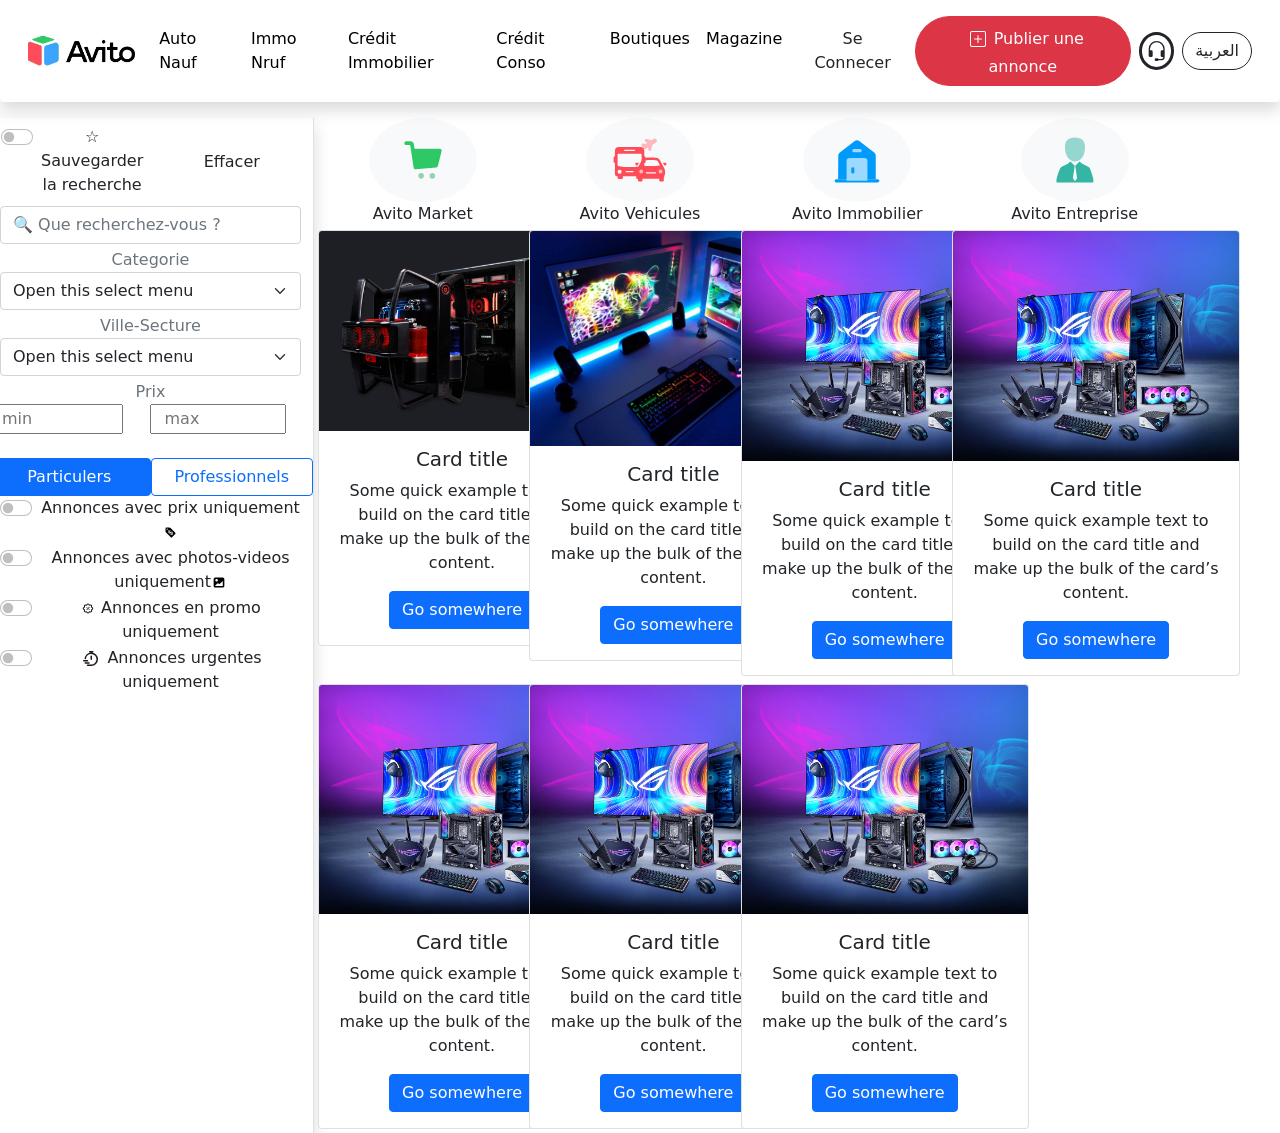
==== index.html @ a769a0c1 "Merge branch 'haytham' of https://github.com/haytham17/bootsrap" ====
<!DOCTYPE html>
<html lang="en">

<head>
    <meta charset="UTF-8">
    <meta name="viewport" content="width=device-width, initial-scale=1.0">
    <title>Home page</title>
    <link rel="stylesheet" href="css/bootstrap.min.css">
    <style>
        .link-black {
            color: black;
        }
    </style>
</head>

<body>
    <nav class="navbar navbar-expand-xl shadow p-3 mb-3 rounded">
        <div class="container-fluid ">
            <a class="navbar-brand " href="#"><img src="images/avito.webp" alt="logo" style="height: 50px;">
            </a>
            <button class="navbar-toggler" type="button" data-bs-toggle="collapse" data-bs-target="#navbarScroll"
                aria-controls="navbarScroll" aria-expanded="false" aria-label="Toggle navigation">
                <span class="navbar-toggler-icon">
                    <svg xmlns="http://www.w3.org/2000/svg" width="100%" height="100%" fill="currentColor"
                        class="bi bi-list" viewBox="0 0 16 16">
                        <path fill-rule="evenodd"
                            d="M2.5 12a.5.5 0 0 1 .5-.5h10a.5.5 0 0 1 0 1H3a.5.5 0 0 1-.5-.5m0-4a.5.5 0 0 1 .5-.5h10a.5.5 0 0 1 0 1H3a.5.5 0 0 1-.5-.5m0-4a.5.5 0 0 1 .5-.5h10a.5.5 0 0 1 0 1H3a.5.5 0 0 1-.5-.5" />
                    </svg></span>
            </button>
            <div class="collapse navbar-collapse" id="navbarScroll">
                <ul class="navbar-nav me-auto my-2 my-lg-0 navbar-nav-scroll" style="--bs-scroll-height: 100px;">
                    <li class="nav-item">
                        <a class="nav-link link-black" href="#">Auto Nauf</a>
                    </li>
                    <li class="nav-item ">
                        <a class="nav-link link-black" href="#">Immo Nruf</a>
                    </li>
                    <li class="nav-item">
                        <a class="nav-link link-black" href="#">Crédit Immobilier </a>
                    </li>
                    <li class="nav-item">
                        <a class="nav-link link-black" href="#">Crédit Conso</a>
                    </li>
                    <li class="nav-item">
                        <a class="nav-link link-black " href="#">Boutiques</a>
                    </li>
                    <li class="nav-item">
                        <a class="nav-link link-black" href="#">Magazine</a>
                    </li>
                </ul>
                <button type="button" class="btn">Se Connecer</button>
                <button type="button" class="btn btn-danger rounded-pill">
                    <svg xmlns="http://www.w3.org/2000/svg" width="16" height="16" fill="currentColor"
                        class="bi bi-plus-square m-2" viewBox="0 0 16 16">
                        <path
                            d="M14 1a1 1 0 0 1 1 1v12a1 1 0 0 1-1 1H2a1 1 0 0 1-1-1V2a1 1 0 0 1 1-1zM2 0a2 2 0 0 0-2 2v12a2 2 0 0 0 2 2h12a2 2 0 0 0 2-2V2a2 2 0 0 0-2-2z" />
                        <path
                            d="M8 4a.5.5 0 0 1 .5.5v3h3a.5.5 0 0 1 0 1h-3v3a.5.5 0 0 1-1 0v-3h-3a.5.5 0 0 1 0-1h3v-3A.5.5 0 0 1 8 4" />
                    </svg>Publier une annonce</button>
                <div class="rounded-circle p-1 m-2" style="border:solid ; width: 36px;">
                    <svg xmlns="http://www.w3.org/2000/svg" fill="currentColor" class="bi bi-headset"
                        viewBox="0 0 16 16">
                        <path
                            d="M8 1a5 5 0 0 0-5 5v1h1a1 1 0 0 1 1 1v3a1 1 0 0 1-1 1H3a1 1 0 0 1-1-1V6a6 6 0 1 1 12 0v6a2.5 2.5 0 0 1-2.5 2.5H9.366a1 1 0 0 1-.866.5h-1a1 1 0 1 1 0-2h1a1 1 0 0 1 .866.5H11.5A1.5 1.5 0 0 0 13 12h-1a1 1 0 0 1-1-1V8a1 1 0 0 1 1-1h1V6a5 5 0 0 0-5-5" />
                    </svg>
                </div>
                <div>
                    <button type="button" class="btn btn-outline-dark rounded-pill">العربية</button>
                </div>
            </div>
        </div>
    </nav>
    <div class="text-center">
        <div class="row">
            <div class="col-sm-12 col-lg-3 border-end shadow">
                <form>
                    <div class="row">
                        <button for="checkNativeSwitch" type="button" class="btn col-6">
                            <div class="form-check form-switch">
                                <input class="form-check-input" type="checkbox" value="" id="checkNativeSwitch" switch>
                                <label class="form-check-label" for="checkNativeSwitch">
                                    ☆ Sauvegarder la recherche
                                </label>
                            </div>
                        </button>
                        <button type="reset" class="btn col-6">Effacer</button>
                    </div>
                    <input class="form-control" list="datalistOptions" id="exampleDataList"
                        placeholder="🔍︎ Que recherchez-vous ?">
                    <datalist id="datalistOptions">
                        <option value="Vehicules">
                        <option value="Immobilier">
                        <option value="Entreprise">
                        <option value="Electronic">
                        <option value="Sale">
                    </datalist>
                    <div>
                        <label for="select1" class="form-text fs-6">Categorie</label>
                        <select class="form-select" aria-label="Default select example" id="select1">
                            <option selected>Open this select menu</option>
                            <option value="1">One</option>
                            <option value="2">Two</option>
                            <option value="3">Three</option>
                        </select>
                    </div>
                    <div>
                        <label for="select2" class="form-text fs-6">Ville-Secture</label>
                        <select class="form-select" aria-label="Default select example" id="select2">
                            <option selected>Open this select menu</option>
                            <option value="1">One</option>
                            <option value="2">Two</option>
                            <option value="3">Three</option>
                        </select>
                    </div>
                    <label for="Price" class="form-text fs-6">Prix</label><br>
                    <div class="row">
                        <input type="number" name="Prix" id="Price" min="0" placeholder="min" class="col-5">
                        <div class="col-1"></div>
                        <input type="number" name="Prix" id="Price" max="100000000" placeholder="max" class=" col-5">
                    </div>
                    <br>
                    <div class="row">
                        <input type="radio" class="btn-check col-sm-11 col-lg-6" name="options-outlined"
                            id="success-outlined" autocomplete="off" checked>
                        <label class="btn btn-outline-primary col-sm-11 col-lg-6"
                            for="success-outlined">Particulers</label>
                        <input type="radio" class="btn-check col-sm-11 col-lg-6" name="options-outlined"
                            id="danger-outlined" autocomplete="off">
                        <label class="btn btn-outline-primary col-sm-11 col-lg-6"
                            for="danger-outlined">Professionnels</label>
                    </div>
                    <div class="form-check form-switch">
                        <input class="form-check-input" type="checkbox" value="" id="Annonces-avec-prix-uniquement"
                            switch>
                        <label class="form-check-label" for="Annonces-avec-prix-uniquement">
                            Annonces avec prix uniquement <img src="images/adparam_price.svg" style="width: 6%;"
                                alt="tage">
                        </label>
                    </div>
                    <div class="form-check form-switch">
                        <input class="form-check-input" type="checkbox" value=""
                            id="Annonces avec photos-videos uniquement" switch>
                        <label class="form-check-label" for="Annonces avec photos-videos uniquement">
                            Annonces avec photos-videos uniquement<img src="images/adparam_image.svg" style="width: 6%;"
                                alt="tage">
                        </label>
                    </div>
                    <div class="form-check form-switch">
                        <input class="form-check-input" type="checkbox" value="" id="Annonces en promo uniquement"
                            switch>
                        <label class="form-check-label" for="Annonces en promo uniquement"><img
                                src="images/adparam_discount.svg" style="width: 6%;" alt="tage">
                            Annonces en promo uniquement
                        </label>
                    </div>
                    <div class="form-check form-switch">
                        <input class="form-check-input" type="checkbox" value="" id="Annonces urgentes uniquement"
                            switch>
                        <label class="form-check-label" for="Annonces urgentes uniquement">
                            <img src="images/adparam_urgent.svg" alt="">
                            Annonces urgentes uniquement
                        </label>
                    </div>
                </form>
            </div>
            <div class="col-sm-12 col-lg-8">
                <div class="row">
                    <div class="col-3 rounded">
                        <div class=" btn btn-light
                        rounded-circle">
                            <button type=" button" class="btn btn-light rounded-circle">
                                <img src="images/market.svg" alt="market">
                        </div>
                        <br><span>Avito Market</span>
                        </button>
                    </div>
                    <div class="col-3">
                        <div class="btn btn-light rounded-circle"><button type="button"
                                class="btn btn-light rounded-circle"><img src="images/vehicules.svg" alt="vehicules">
                        </div>
                        <br>Avito Vehicules</span>
                        </button>
                    </div>
                    <div class="rounded-circle col-3">
                        <div class="btn btn-light rounded-circle"><button type="button"
                                class="btn btn-light rounded-circle"><img src="images/Immobilier.svg" alt="Immobilier">
                        </div><br><span>Avito Immobilier</span>
                        </button>
                    </div>
                    <div class="rounded-circle col-3">
                        <div class="btn btn-light rounded-circle"><button type="button"
                                class="btn btn-light rounded-circle"><img src="images/Entreprise.svg" alt="Entreprise">
                        </div><br><span>Avito Entreprise</span>
                        </button>
                    </div>
                    <div class="row">
                        <div class="col-xs-12 col-sm-5 col-lg-3  p-1 ">
                            <div class="card" style="width: 18rem;">
                                <img src="images/gaming-desktops-2025.jpg" class="card-img-top" alt="...">
                                <div class="card-body">
                                    <h5 class="card-title">Card title</h5>
                                    <p class="card-text">Some quick example text to build on the card title and make up
                                        the bulk
                                        of
                                        the
                                        card’s content.</p>
                                    <a href="#" class="btn btn-primary">Go somewhere</a>
                                </div>
                            </div>
                        </div>
                        <div class="col-xs-12 col-sm-5 col-lg-3  p-1">
                            <div class="card" style="width: 18rem;">
                                <img src="images/PC-gaming-scaled.jpg" class="card-img-top" alt="...">
                                <div class="card-body">
                                    <h5 class="card-title">Card title</h5>
                                    <p class="card-text">Some quick example text to build on the card title and make up
                                        the bulk
                                        of
                                        the
                                        card’s content.</p>
                                    <a href="#" class="btn btn-primary">Go somewhere</a>
                                </div>
                            </div>
                        </div>
                        <div class="col-xs-12 col-sm-5 col-lg-3  p-1">
                            <div class="card" style="width: 18rem;">
                                <img src="images/gaming-pc-powered-by-asus-header.jpg" class="card-img-top" alt="...">
                                <div class="card-body">
                                    <h5 class="card-title">Card title</h5>
                                    <p class="card-text">Some quick example text to build on the card title and make up
                                        the bulk
                                        of
                                        the
                                        card’s content.</p>
                                    <a href="#" class="btn btn-primary">Go somewhere</a>
                                </div>
                            </div>
                        </div>
                        <div class="col-xs-12 col-sm-5 col-lg-3  p-1">
                            <div class="card" style="width: 18rem;">
                                <img src="images/gaming-pc-powered-by-asus-header.jpg" class="card-img-top" alt="...">
                                <div class="card-body">
                                    <h5 class="card-title">Card title</h5>
                                    <p class="card-text">Some quick example text to build on the card title and make up
                                        the bulk
                                        of
                                        the
                                        card’s content.</p>
                                    <a href="#" class="btn btn-primary">Go somewhere</a>
                                </div>
                            </div>
                        </div>
                        <div class="col-xs-12 col-sm-5 col-lg-3  p-1">
                            <div class="card" style="width: 18rem;">
                                <img src="images/gaming-pc-powered-by-asus-header.jpg" class="card-img-top" alt="...">
                                <div class="card-body">
                                    <h5 class="card-title">Card title</h5>
                                    <p class="card-text">Some quick example text to build on the card title and make up
                                        the bulk
                                        of
                                        the
                                        card’s content.</p>
                                    <a href="#" class="btn btn-primary">Go somewhere</a>
                                </div>
                            </div>
                        </div>
                        <div class="col-xs-12 col-sm-5 col-lg-3  p-1">
                            <div class="card" style="width: 18rem;">
                                <img src="images/gaming-pc-powered-by-asus-header.jpg" class="card-img-top" alt="...">
                                <div class="card-body">
                                    <h5 class="card-title">Card title</h5>
                                    <p class="card-text">Some quick example text to build on the card title and make up
                                        the bulk
                                        of
                                        the
                                        card’s content.</p>
                                    <a href="#" class="btn btn-primary">Go somewhere</a>
                                </div>
                            </div>
                        </div>
                        <div class="col-xs-12 col-sm-5 col-lg-3  p-1">
                            <div class="card" style="width: 18rem;">
                                <img src="images/gaming-pc-powered-by-asus-header.jpg" class="card-img-top" alt="...">
                                <div class="card-body">
                                    <h5 class="card-title">Card title</h5>
                                    <p class="card-text">Some quick example text to build on the card title and make up
                                        the bulk
                                        of
                                        the
                                        card’s content.</p>
                                    <a href="#" class="btn btn-primary">Go somewhere</a>
                                </div>
                            </div>
                        </div>
                    </div>
                </div>
            </div>
        </div>
    </div>


    <script src="js/bootstrap.min.js"></script>
</body>

</html>
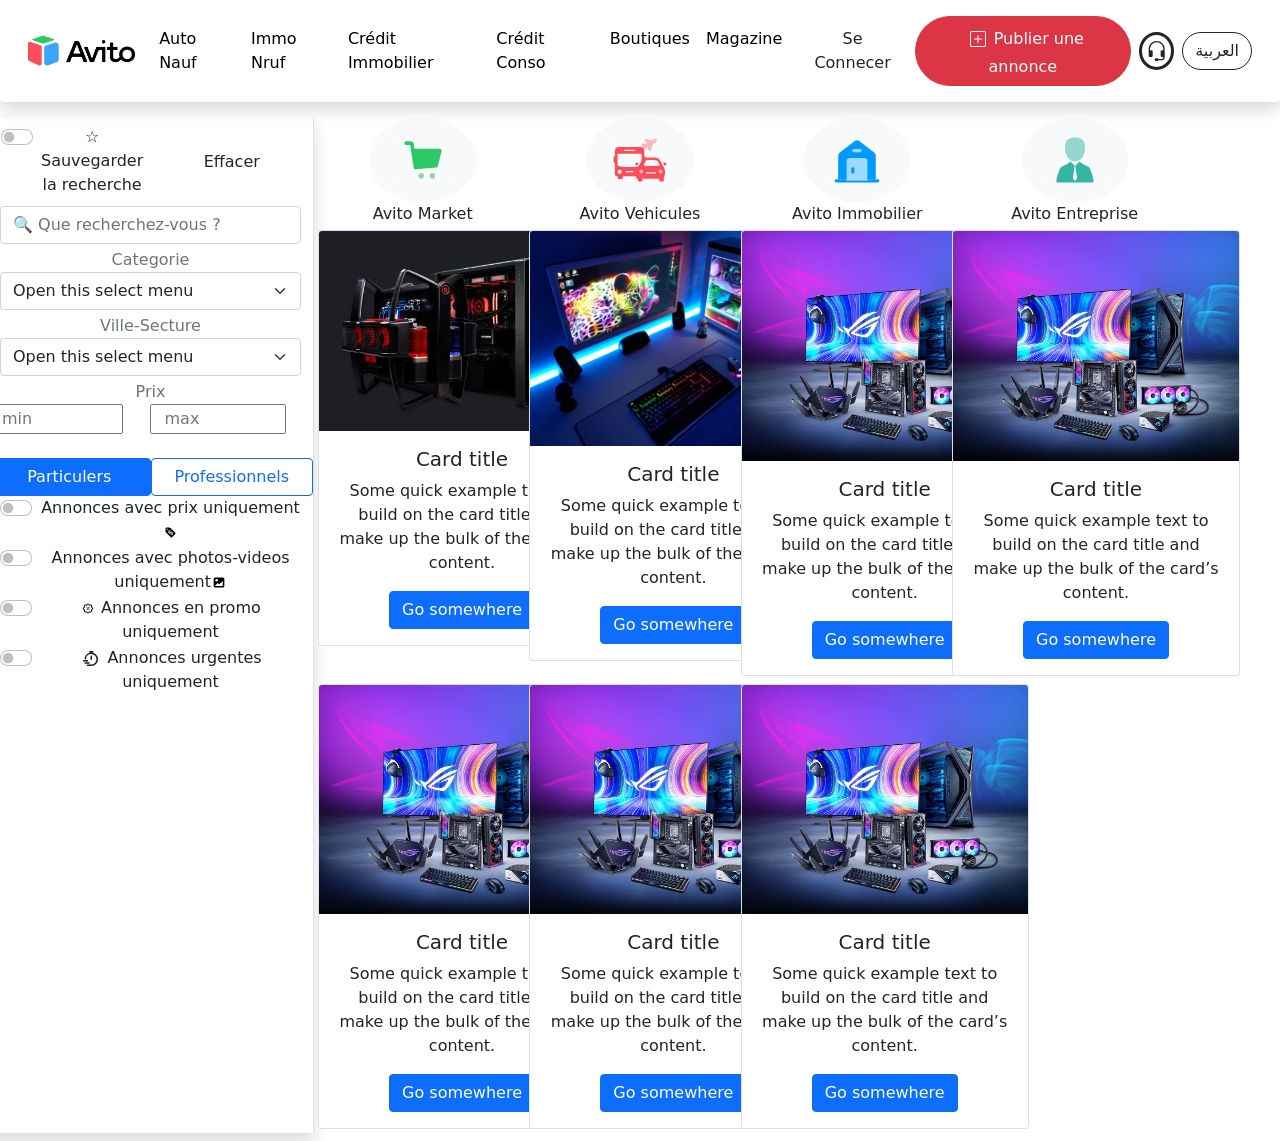
==== commit a412e26a: "d" ====
--- a/index.html
+++ b/index.html
@@ -299,6 +299,7 @@
     </div>
 
 
+    <h1></h1>
     <script src="js/bootstrap.min.js"></script>
 </body>
 
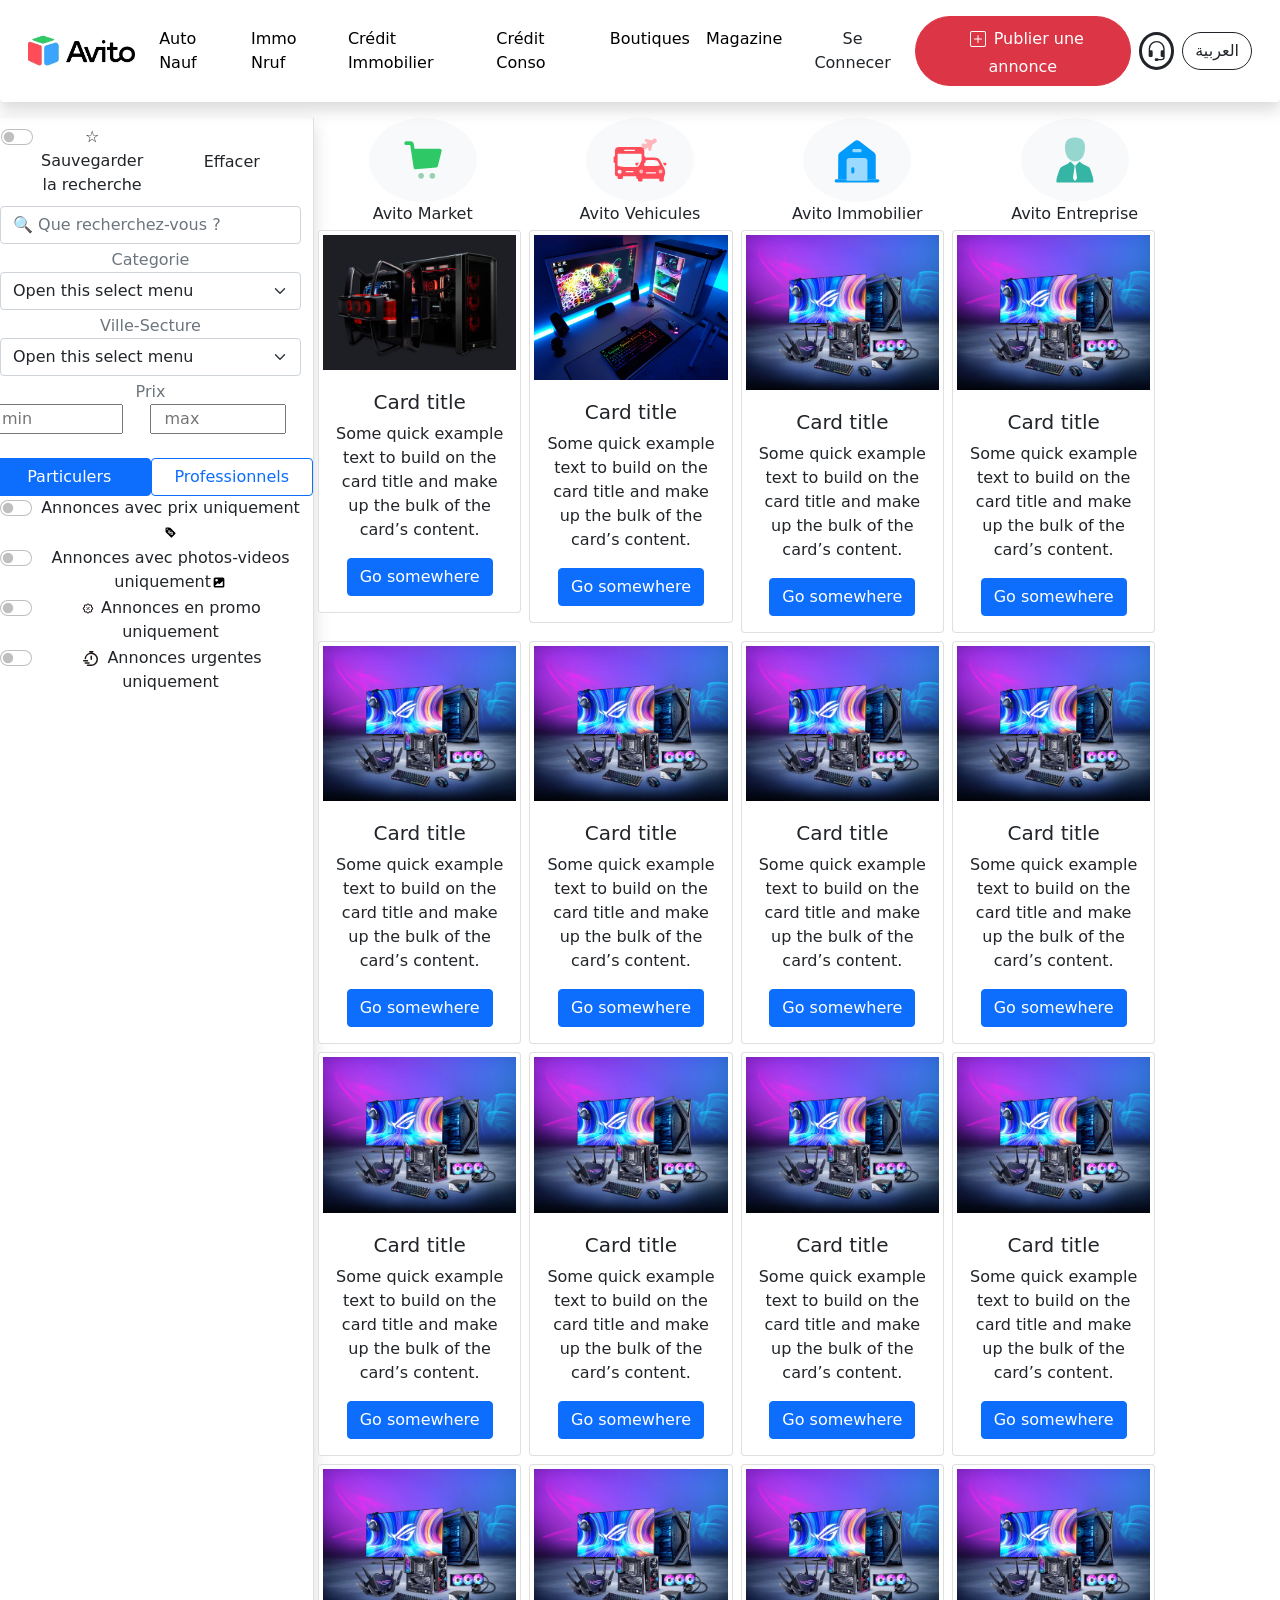
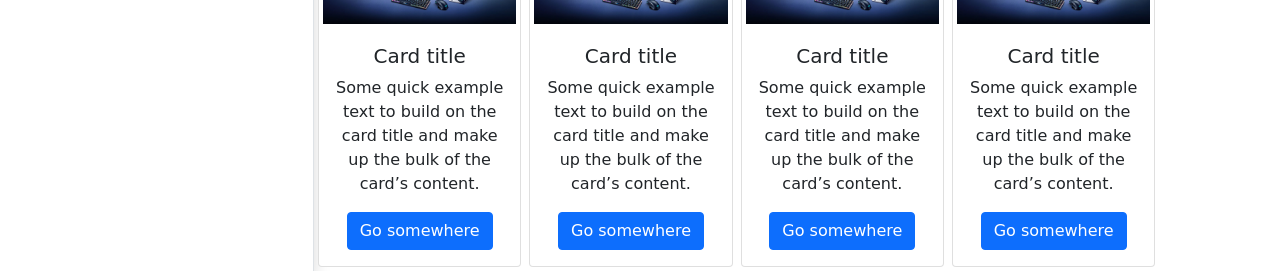
==== commit d43b8ba2: "update" ====
--- a/index.html
+++ b/index.html
@@ -194,93 +194,219 @@
                         </button>
                     </div>
                     <div class="row">
-                        <div class="col-xs-12 col-sm-5 col-lg-3  p-1 ">
-                            <div class="card" style="width: 18rem;">
-                                <img src="images/gaming-desktops-2025.jpg" class="card-img-top" alt="...">
-                                <div class="card-body">
-                                    <h5 class="card-title">Card title</h5>
-                                    <p class="card-text">Some quick example text to build on the card title and make up
-                                        the bulk
-                                        of
-                                        the
-                                        card’s content.</p>
-                                    <a href="#" class="btn btn-primary">Go somewhere</a>
-                                </div>
-                            </div>
-                        </div>
-                        <div class="col-xs-12 col-sm-5 col-lg-3  p-1">
-                            <div class="card" style="width: 18rem;">
-                                <img src="images/PC-gaming-scaled.jpg" class="card-img-top" alt="...">
-                                <div class="card-body">
-                                    <h5 class="card-title">Card title</h5>
-                                    <p class="card-text">Some quick example text to build on the card title and make up
-                                        the bulk
-                                        of
-                                        the
-                                        card’s content.</p>
-                                    <a href="#" class="btn btn-primary">Go somewhere</a>
-                                </div>
-                            </div>
-                        </div>
-                        <div class="col-xs-12 col-sm-5 col-lg-3  p-1">
-                            <div class="card" style="width: 18rem;">
-                                <img src="images/gaming-pc-powered-by-asus-header.jpg" class="card-img-top" alt="...">
-                                <div class="card-body">
-                                    <h5 class="card-title">Card title</h5>
-                                    <p class="card-text">Some quick example text to build on the card title and make up
-                                        the bulk
-                                        of
-                                        the
-                                        card’s content.</p>
-                                    <a href="#" class="btn btn-primary">Go somewhere</a>
-                                </div>
-                            </div>
-                        </div>
-                        <div class="col-xs-12 col-sm-5 col-lg-3  p-1">
-                            <div class="card" style="width: 18rem;">
-                                <img src="images/gaming-pc-powered-by-asus-header.jpg" class="card-img-top" alt="...">
-                                <div class="card-body">
-                                    <h5 class="card-title">Card title</h5>
-                                    <p class="card-text">Some quick example text to build on the card title and make up
-                                        the bulk
-                                        of
-                                        the
-                                        card’s content.</p>
-                                    <a href="#" class="btn btn-primary">Go somewhere</a>
-                                </div>
-                            </div>
-                        </div>
-                        <div class="col-xs-12 col-sm-5 col-lg-3  p-1">
-                            <div class="card" style="width: 18rem;">
-                                <img src="images/gaming-pc-powered-by-asus-header.jpg" class="card-img-top" alt="...">
-                                <div class="card-body">
-                                    <h5 class="card-title">Card title</h5>
-                                    <p class="card-text">Some quick example text to build on the card title and make up
-                                        the bulk
-                                        of
-                                        the
-                                        card’s content.</p>
-                                    <a href="#" class="btn btn-primary">Go somewhere</a>
-                                </div>
-                            </div>
-                        </div>
-                        <div class="col-xs-12 col-sm-5 col-lg-3  p-1">
-                            <div class="card" style="width: 18rem;">
-                                <img src="images/gaming-pc-powered-by-asus-header.jpg" class="card-img-top" alt="...">
-                                <div class="card-body">
-                                    <h5 class="card-title">Card title</h5>
-                                    <p class="card-text">Some quick example text to build on the card title and make up
-                                        the bulk
-                                        of
-                                        the
-                                        card’s content.</p>
-                                    <a href="#" class="btn btn-primary">Go somewhere</a>
-                                </div>
-                            </div>
-                        </div>
-                        <div class="col-xs-12 col-sm-5 col-lg-3  p-1">
-                            <div class="card" style="width: 18rem;">
-                                <img src="images/gaming-pc-powered-by-asus-header.jpg" class="card-img-top" alt="...">
+                        <div class="col-xs-12 col-sm-5 p-1 col-lg-4 col-xl-3 ">
+                            <div class="card" >
+                                <img src="images/gaming-desktops-2025.jpg" class="card-img-top col-xs-12 col-sm-5 p-1 col-lg-4 col-xl-3" alt="...">
+                                <div class="card-body">
+                                    <h5 class="card-title">Card title</h5>
+                                    <p class="card-text">Some quick example text to build on the card title and make up
+                                        the bulk
+                                        of
+                                        the
+                                        card’s content.</p>
+                                    <a href="#" class="btn btn-primary">Go somewhere</a>
+                                </div>
+                            </div>
+                        </div>
+                        <div class="col-xs-12 col-sm-5 p-1 col-lg-4 col-xl-3 ">
+                            <div class="card" >
+                                <img src="images/PC-gaming-scaled.jpg" class="card-img-top col-xs-12 col-sm-5 p-1 col-lg-4 col-xl-3" alt="...">
+                                <div class="card-body">
+                                    <h5 class="card-title">Card title</h5>
+                                    <p class="card-text">Some quick example text to build on the card title and make up
+                                        the bulk
+                                        of
+                                        the
+                                        card’s content.</p>
+                                    <a href="#" class="btn btn-primary">Go somewhere</a>
+                                </div>
+                            </div>
+                        </div>
+                        <div class="col-xs-12 col-sm-5 p-1 col-lg-4 col-xl-3 ">
+                            <div class="card">
+                                <img src="images/gaming-pc-powered-by-asus-header.jpg" class="card-img-top col-xs-12 col-sm-5 p-1 col-lg-4 col-xl-3" alt="...">
+                                <div class="card-body">
+                                    <h5 class="card-title">Card title</h5>
+                                    <p class="card-text">Some quick example text to build on the card title and make up
+                                        the bulk
+                                        of
+                                        the
+                                        card’s content.</p>
+                                    <a href="#" class="btn btn-primary">Go somewhere</a>
+                                </div>
+                            </div>
+                        </div>
+                        <div class="col-xs-12 col-sm-5 p-1 col-lg-4 col-xl-3 ">
+                            <div class="card">
+                                <img src="images/gaming-pc-powered-by-asus-header.jpg" class="card-img-top col-xs-12 col-sm-5 p-1 col-lg-4 col-xl-3" alt="...">
+                                <div class="card-body">
+                                    <h5 class="card-title">Card title</h5>
+                                    <p class="card-text">Some quick example text to build on the card title and make up
+                                        the bulk
+                                        of
+                                        the
+                                        card’s content.</p>
+                                    <a href="#" class="btn btn-primary">Go somewhere</a>
+                                </div>
+                            </div>
+                        </div>
+                        <div class="col-xs-12 col-sm-5 p-1 col-lg-4 col-xl-3">
+                            <div class="card" >
+                                <img src="images/gaming-pc-powered-by-asus-header.jpg" class="card-img-top col-xs-12 col-sm-5 p-1 col-lg-4 col-xl-3" alt="...">
+                                <div class="card-body">
+                                    <h5 class="card-title">Card title</h5>
+                                    <p class="card-text">Some quick example text to build on the card title and make up
+                                        the bulk
+                                        of
+                                        the
+                                        card’s content.</p>
+                                    <a href="#" class="btn btn-primary">Go somewhere</a>
+                                </div>
+                            </div>
+                        </div>
+                        <div class="col-xs-12 col-sm-5 p-1 col-lg-4 col-xl-3 ">
+                            <div class="card">
+                                <img src="images/gaming-pc-powered-by-asus-header.jpg" class="card-img-top col-xs-12 col-sm-5 p-1 col-lg-4 col-xl-3" alt="...">
+                                <div class="card-body">
+                                    <h5 class="card-title">Card title</h5>
+                                    <p class="card-text">Some quick example text to build on the card title and make up
+                                        the bulk
+                                        of
+                                        the
+                                        card’s content.</p>
+                                    <a href="#" class="btn btn-primary">Go somewhere</a>
+                                </div>
+                            </div>
+                        </div>
+                        <div class="col-xs-12 col-sm-5 p-1 col-lg-4 col-xl-3">
+                            <div class="card">
+                                <img src="images/gaming-pc-powered-by-asus-header.jpg" class="card-img-top col-xs-12 col-sm-5 p-1 col-lg-4 col-xl-3 " alt="..." >
+                                <div class="card-body">
+                                    <h5 class="card-title">Card title</h5>
+                                    <p class="card-text">Some quick example text to build on the card title and make up
+                                        the bulk
+                                        of
+                                        the
+                                        card’s content.</p>
+                                    <a href="#" class="btn btn-primary">Go somewhere</a>
+                                </div>
+                            </div>
+                        </div>
+                        <div class="col-xs-12 col-sm-5 p-1 col-lg-4 col-xl-3">
+                            <div class="card">
+                                <img src="images/gaming-pc-powered-by-asus-header.jpg" class="card-img-top col-xs-12 col-sm-5 p-1 col-lg-4 col-xl-3 " alt="..." >
+                                <div class="card-body">
+                                    <h5 class="card-title">Card title</h5>
+                                    <p class="card-text">Some quick example text to build on the card title and make up
+                                        the bulk
+                                        of
+                                        the
+                                        card’s content.</p>
+                                    <a href="#" class="btn btn-primary">Go somewhere</a>
+                                </div>
+                            </div>
+                        </div>
+                        <div class="col-xs-12 col-sm-5 p-1 col-lg-4 col-xl-3">
+                            <div class="card">
+                                <img src="images/gaming-pc-powered-by-asus-header.jpg" class="card-img-top col-xs-12 col-sm-5 p-1 col-lg-4 col-xl-3 " alt="..." >
+                                <div class="card-body">
+                                    <h5 class="card-title">Card title</h5>
+                                    <p class="card-text">Some quick example text to build on the card title and make up
+                                        the bulk
+                                        of
+                                        the
+                                        card’s content.</p>
+                                    <a href="#" class="btn btn-primary">Go somewhere</a>
+                                </div>
+                            </div>
+                        </div>
+                        <div class="col-xs-12 col-sm-5 p-1 col-lg-4 col-xl-3">
+                            <div class="card">
+                                <img src="images/gaming-pc-powered-by-asus-header.jpg" class="card-img-top col-xs-12 col-sm-5 p-1 col-lg-4 col-xl-3 " alt="..." >
+                                <div class="card-body">
+                                    <h5 class="card-title">Card title</h5>
+                                    <p class="card-text">Some quick example text to build on the card title and make up
+                                        the bulk
+                                        of
+                                        the
+                                        card’s content.</p>
+                                    <a href="#" class="btn btn-primary">Go somewhere</a>
+                                </div>
+                            </div>
+                        </div>
+                        <div class="col-xs-12 col-sm-5 p-1 col-lg-4 col-xl-3">
+                            <div class="card">
+                                <img src="images/gaming-pc-powered-by-asus-header.jpg" class="card-img-top col-xs-12 col-sm-5 p-1 col-lg-4 col-xl-3 " alt="..." >
+                                <div class="card-body">
+                                    <h5 class="card-title">Card title</h5>
+                                    <p class="card-text">Some quick example text to build on the card title and make up
+                                        the bulk
+                                        of
+                                        the
+                                        card’s content.</p>
+                                    <a href="#" class="btn btn-primary">Go somewhere</a>
+                                </div>
+                            </div>
+                        </div>
+                        <div class="col-xs-12 col-sm-5 p-1 col-lg-4 col-xl-3">
+                            <div class="card">
+                                <img src="images/gaming-pc-powered-by-asus-header.jpg" class="card-img-top col-xs-12 col-sm-5 p-1 col-lg-4 col-xl-3 " alt="..." >
+                                <div class="card-body">
+                                    <h5 class="card-title">Card title</h5>
+                                    <p class="card-text">Some quick example text to build on the card title and make up
+                                        the bulk
+                                        of
+                                        the
+                                        card’s content.</p>
+                                    <a href="#" class="btn btn-primary">Go somewhere</a>
+                                </div>
+                            </div>
+                        </div>
+                        <div class="col-xs-12 col-sm-5 p-1 col-lg-4 col-xl-3">
+                            <div class="card">
+                                <img src="images/gaming-pc-powered-by-asus-header.jpg" class="card-img-top col-xs-12 col-sm-5 p-1 col-lg-4 col-xl-3 " alt="..." >
+                                <div class="card-body">
+                                    <h5 class="card-title">Card title</h5>
+                                    <p class="card-text">Some quick example text to build on the card title and make up
+                                        the bulk
+                                        of
+                                        the
+                                        card’s content.</p>
+                                    <a href="#" class="btn btn-primary">Go somewhere</a>
+                                </div>
+                            </div>
+                        </div>
+                        <div class="col-xs-12 col-sm-5 p-1 col-lg-4 col-xl-3">
+                            <div class="card">
+                                <img src="images/gaming-pc-powered-by-asus-header.jpg" class="card-img-top col-xs-12 col-sm-5 p-1 col-lg-4 col-xl-3 " alt="..." >
+                                <div class="card-body">
+                                    <h5 class="card-title">Card title</h5>
+                                    <p class="card-text">Some quick example text to build on the card title and make up
+                                        the bulk
+                                        of
+                                        the
+                                        card’s content.</p>
+                                    <a href="#" class="btn btn-primary">Go somewhere</a>
+                                </div>
+                            </div>
+                        </div>
+                        <div class="col-xs-12 col-sm-5 p-1 col-lg-4 col-xl-3">
+                            <div class="card">
+                                <img src="images/gaming-pc-powered-by-asus-header.jpg" class="card-img-top col-xs-12 col-sm-5 p-1 col-lg-4 col-xl-3 " alt="..." >
+                                <div class="card-body">
+                                    <h5 class="card-title">Card title</h5>
+                                    <p class="card-text">Some quick example text to build on the card title and make up
+                                        the bulk
+                                        of
+                                        the
+                                        card’s content.</p>
+                                    <a href="#" class="btn btn-primary">Go somewhere</a>
+                                </div>
+                            </div>
+                        </div>
+                        <div class="col-xs-12 col-sm-5 p-1 col-lg-4 col-xl-3">
+                            <div class="card">
+                                <img src="images/gaming-pc-powered-by-asus-header.jpg" class="card-img-top col-xs-12 col-sm-5 p-1 col-lg-4 col-xl-3 " alt="..." >
                                 <div class="card-body">
                                     <h5 class="card-title">Card title</h5>
                                     <p class="card-text">Some quick example text to build on the card title and make up
@@ -297,9 +423,7 @@
             </div>
         </div>
     </div>
-
-
-    <h1></h1>
+    
     <script src="js/bootstrap.min.js"></script>
 </body>
 
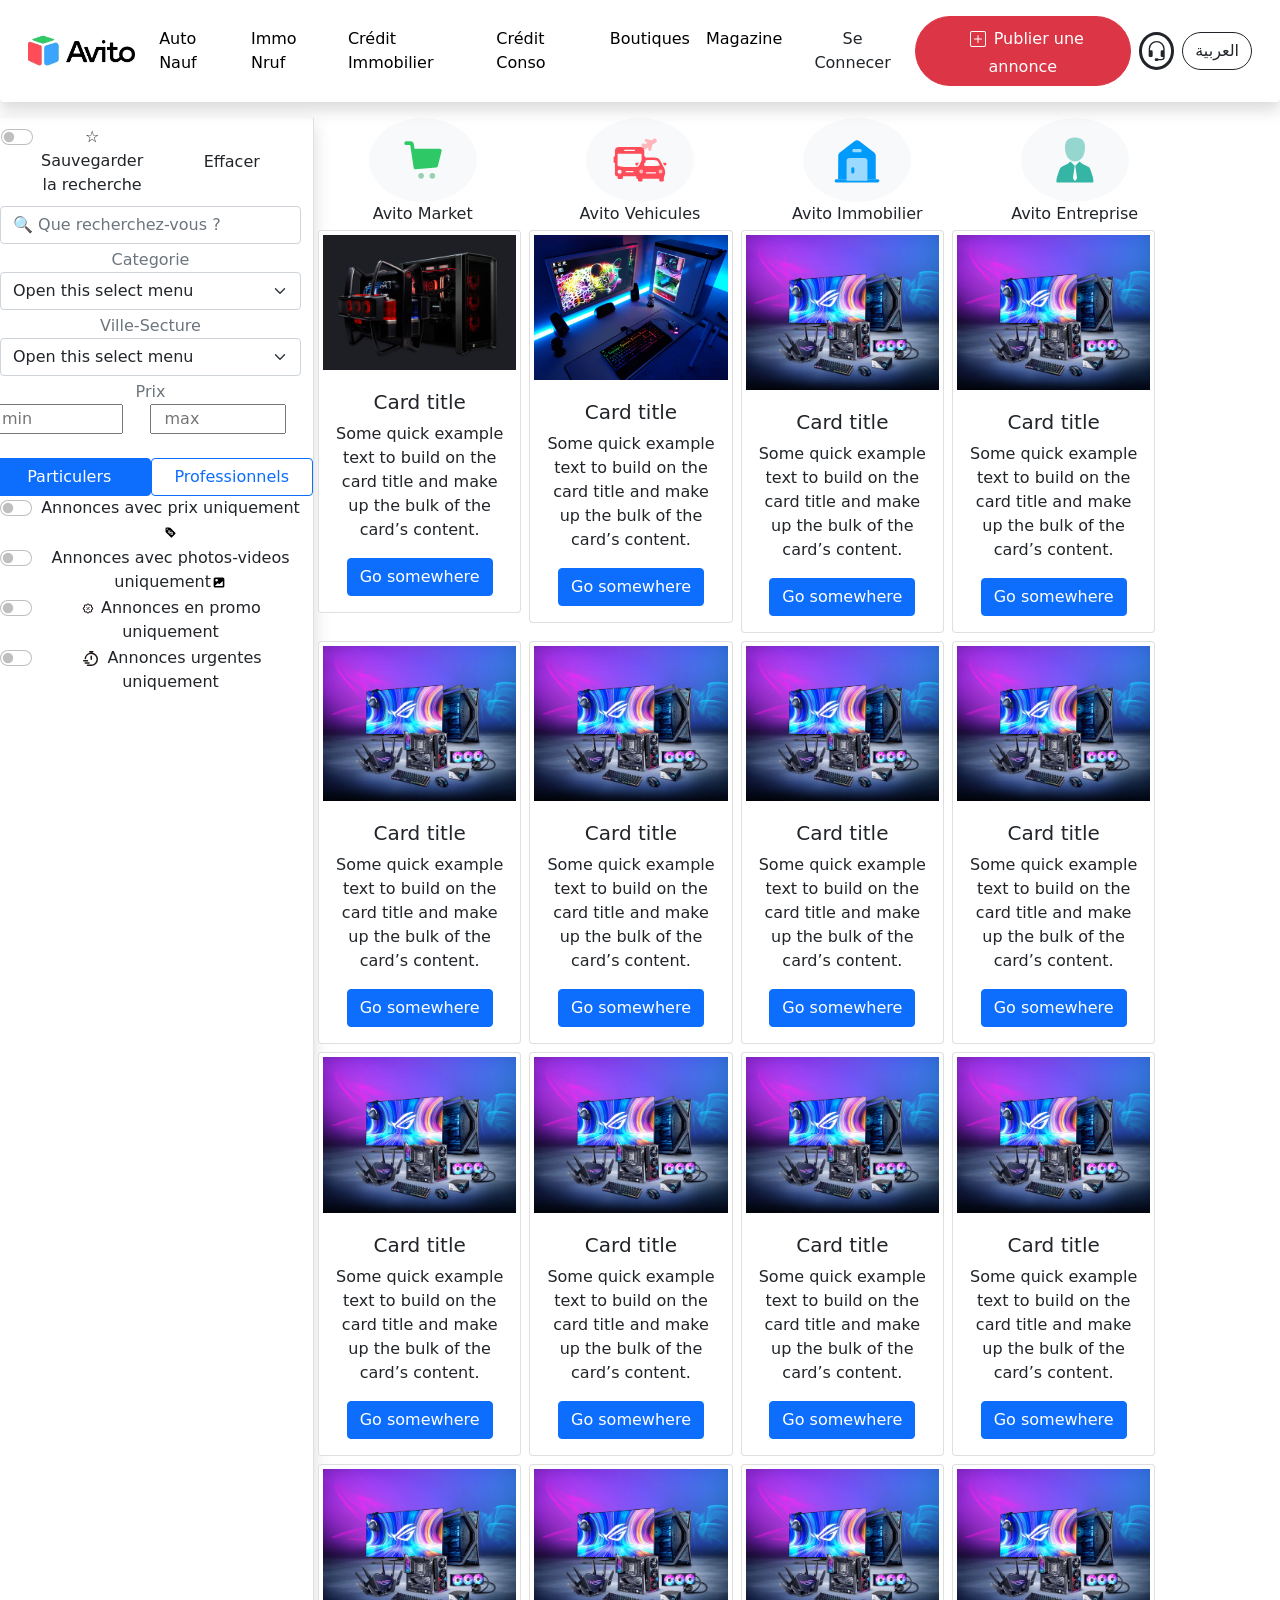
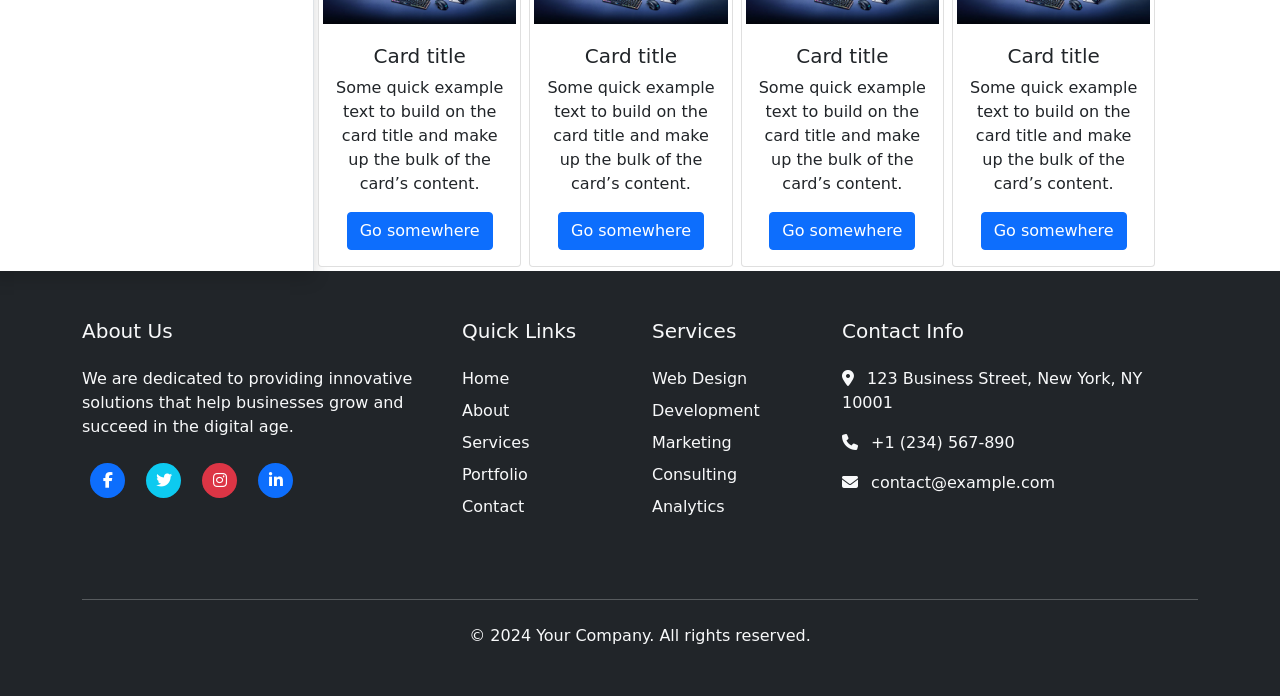
==== commit 87413fcd: "update" ====
--- a/index.html
+++ b/index.html
@@ -6,7 +6,35 @@
     <meta name="viewport" content="width=device-width, initial-scale=1.0">
     <title>Home page</title>
     <link rel="stylesheet" href="css/bootstrap.min.css">
+    <link href="https://cdnjs.cloudflare.com/ajax/libs/font-awesome/6.4.2/css/all.min.css" rel="stylesheet">
     <style>
+        .footer-link {
+            color: #f8f9fa;
+            text-decoration: none;
+            transition: color 0.3s ease;
+        }
+
+        .footer-link:hover {
+            color: #0d6efd;
+        }
+
+        .social-icon {
+            width: 35px;
+            height: 35px;
+            line-height: 35px;
+            border-radius: 50%;
+            text-align: center;
+            color: #fff;
+            display: inline-block;
+            margin: 0 8px;
+            transition: all 0.3s ease;
+        }
+
+        .social-icon:hover {
+            transform: translateY(-3px);
+            color: #fff;
+        }
+
         .link-black {
             color: black;
         }
@@ -195,8 +223,9 @@
                     </div>
                     <div class="row">
                         <div class="col-xs-12 col-sm-5 p-1 col-lg-4 col-xl-3 ">
-                            <div class="card" >
-                                <img src="images/gaming-desktops-2025.jpg" class="card-img-top col-xs-12 col-sm-5 p-1 col-lg-4 col-xl-3" alt="...">
+                            <div class="card">
+                                <img src="images/gaming-desktops-2025.jpg"
+                                    class="card-img-top col-xs-12 col-sm-5 p-1 col-lg-4 col-xl-3" alt="...">
                                 <div class="card-body">
                                     <h5 class="card-title">Card title</h5>
                                     <p class="card-text">Some quick example text to build on the card title and make up
@@ -209,8 +238,9 @@
                             </div>
                         </div>
                         <div class="col-xs-12 col-sm-5 p-1 col-lg-4 col-xl-3 ">
-                            <div class="card" >
-                                <img src="images/PC-gaming-scaled.jpg" class="card-img-top col-xs-12 col-sm-5 p-1 col-lg-4 col-xl-3" alt="...">
+                            <div class="card">
+                                <img src="images/PC-gaming-scaled.jpg"
+                                    class="card-img-top col-xs-12 col-sm-5 p-1 col-lg-4 col-xl-3" alt="...">
                                 <div class="card-body">
                                     <h5 class="card-title">Card title</h5>
                                     <p class="card-text">Some quick example text to build on the card title and make up
@@ -224,7 +254,8 @@
                         </div>
                         <div class="col-xs-12 col-sm-5 p-1 col-lg-4 col-xl-3 ">
                             <div class="card">
-                                <img src="images/gaming-pc-powered-by-asus-header.jpg" class="card-img-top col-xs-12 col-sm-5 p-1 col-lg-4 col-xl-3" alt="...">
+                                <img src="images/gaming-pc-powered-by-asus-header.jpg"
+                                    class="card-img-top col-xs-12 col-sm-5 p-1 col-lg-4 col-xl-3" alt="...">
                                 <div class="card-body">
                                     <h5 class="card-title">Card title</h5>
                                     <p class="card-text">Some quick example text to build on the card title and make up
@@ -238,21 +269,23 @@
                         </div>
                         <div class="col-xs-12 col-sm-5 p-1 col-lg-4 col-xl-3 ">
                             <div class="card">
-                                <img src="images/gaming-pc-powered-by-asus-header.jpg" class="card-img-top col-xs-12 col-sm-5 p-1 col-lg-4 col-xl-3" alt="...">
-                                <div class="card-body">
-                                    <h5 class="card-title">Card title</h5>
-                                    <p class="card-text">Some quick example text to build on the card title and make up
-                                        the bulk
-                                        of
-                                        the
-                                        card’s content.</p>
-                                    <a href="#" class="btn btn-primary">Go somewhere</a>
-                                </div>
-                            </div>
-                        </div>
-                        <div class="col-xs-12 col-sm-5 p-1 col-lg-4 col-xl-3">
-                            <div class="card" >
-                                <img src="images/gaming-pc-powered-by-asus-header.jpg" class="card-img-top col-xs-12 col-sm-5 p-1 col-lg-4 col-xl-3" alt="...">
+                                <img src="images/gaming-pc-powered-by-asus-header.jpg"
+                                    class="card-img-top col-xs-12 col-sm-5 p-1 col-lg-4 col-xl-3" alt="...">
+                                <div class="card-body">
+                                    <h5 class="card-title">Card title</h5>
+                                    <p class="card-text">Some quick example text to build on the card title and make up
+                                        the bulk
+                                        of
+                                        the
+                                        card’s content.</p>
+                                    <a href="#" class="btn btn-primary">Go somewhere</a>
+                                </div>
+                            </div>
+                        </div>
+                        <div class="col-xs-12 col-sm-5 p-1 col-lg-4 col-xl-3">
+                            <div class="card">
+                                <img src="images/gaming-pc-powered-by-asus-header.jpg"
+                                    class="card-img-top col-xs-12 col-sm-5 p-1 col-lg-4 col-xl-3" alt="...">
                                 <div class="card-body">
                                     <h5 class="card-title">Card title</h5>
                                     <p class="card-text">Some quick example text to build on the card title and make up
@@ -266,147 +299,158 @@
                         </div>
                         <div class="col-xs-12 col-sm-5 p-1 col-lg-4 col-xl-3 ">
                             <div class="card">
-                                <img src="images/gaming-pc-powered-by-asus-header.jpg" class="card-img-top col-xs-12 col-sm-5 p-1 col-lg-4 col-xl-3" alt="...">
-                                <div class="card-body">
-                                    <h5 class="card-title">Card title</h5>
-                                    <p class="card-text">Some quick example text to build on the card title and make up
-                                        the bulk
-                                        of
-                                        the
-                                        card’s content.</p>
-                                    <a href="#" class="btn btn-primary">Go somewhere</a>
-                                </div>
-                            </div>
-                        </div>
-                        <div class="col-xs-12 col-sm-5 p-1 col-lg-4 col-xl-3">
-                            <div class="card">
-                                <img src="images/gaming-pc-powered-by-asus-header.jpg" class="card-img-top col-xs-12 col-sm-5 p-1 col-lg-4 col-xl-3 " alt="..." >
-                                <div class="card-body">
-                                    <h5 class="card-title">Card title</h5>
-                                    <p class="card-text">Some quick example text to build on the card title and make up
-                                        the bulk
-                                        of
-                                        the
-                                        card’s content.</p>
-                                    <a href="#" class="btn btn-primary">Go somewhere</a>
-                                </div>
-                            </div>
-                        </div>
-                        <div class="col-xs-12 col-sm-5 p-1 col-lg-4 col-xl-3">
-                            <div class="card">
-                                <img src="images/gaming-pc-powered-by-asus-header.jpg" class="card-img-top col-xs-12 col-sm-5 p-1 col-lg-4 col-xl-3 " alt="..." >
-                                <div class="card-body">
-                                    <h5 class="card-title">Card title</h5>
-                                    <p class="card-text">Some quick example text to build on the card title and make up
-                                        the bulk
-                                        of
-                                        the
-                                        card’s content.</p>
-                                    <a href="#" class="btn btn-primary">Go somewhere</a>
-                                </div>
-                            </div>
-                        </div>
-                        <div class="col-xs-12 col-sm-5 p-1 col-lg-4 col-xl-3">
-                            <div class="card">
-                                <img src="images/gaming-pc-powered-by-asus-header.jpg" class="card-img-top col-xs-12 col-sm-5 p-1 col-lg-4 col-xl-3 " alt="..." >
-                                <div class="card-body">
-                                    <h5 class="card-title">Card title</h5>
-                                    <p class="card-text">Some quick example text to build on the card title and make up
-                                        the bulk
-                                        of
-                                        the
-                                        card’s content.</p>
-                                    <a href="#" class="btn btn-primary">Go somewhere</a>
-                                </div>
-                            </div>
-                        </div>
-                        <div class="col-xs-12 col-sm-5 p-1 col-lg-4 col-xl-3">
-                            <div class="card">
-                                <img src="images/gaming-pc-powered-by-asus-header.jpg" class="card-img-top col-xs-12 col-sm-5 p-1 col-lg-4 col-xl-3 " alt="..." >
-                                <div class="card-body">
-                                    <h5 class="card-title">Card title</h5>
-                                    <p class="card-text">Some quick example text to build on the card title and make up
-                                        the bulk
-                                        of
-                                        the
-                                        card’s content.</p>
-                                    <a href="#" class="btn btn-primary">Go somewhere</a>
-                                </div>
-                            </div>
-                        </div>
-                        <div class="col-xs-12 col-sm-5 p-1 col-lg-4 col-xl-3">
-                            <div class="card">
-                                <img src="images/gaming-pc-powered-by-asus-header.jpg" class="card-img-top col-xs-12 col-sm-5 p-1 col-lg-4 col-xl-3 " alt="..." >
-                                <div class="card-body">
-                                    <h5 class="card-title">Card title</h5>
-                                    <p class="card-text">Some quick example text to build on the card title and make up
-                                        the bulk
-                                        of
-                                        the
-                                        card’s content.</p>
-                                    <a href="#" class="btn btn-primary">Go somewhere</a>
-                                </div>
-                            </div>
-                        </div>
-                        <div class="col-xs-12 col-sm-5 p-1 col-lg-4 col-xl-3">
-                            <div class="card">
-                                <img src="images/gaming-pc-powered-by-asus-header.jpg" class="card-img-top col-xs-12 col-sm-5 p-1 col-lg-4 col-xl-3 " alt="..." >
-                                <div class="card-body">
-                                    <h5 class="card-title">Card title</h5>
-                                    <p class="card-text">Some quick example text to build on the card title and make up
-                                        the bulk
-                                        of
-                                        the
-                                        card’s content.</p>
-                                    <a href="#" class="btn btn-primary">Go somewhere</a>
-                                </div>
-                            </div>
-                        </div>
-                        <div class="col-xs-12 col-sm-5 p-1 col-lg-4 col-xl-3">
-                            <div class="card">
-                                <img src="images/gaming-pc-powered-by-asus-header.jpg" class="card-img-top col-xs-12 col-sm-5 p-1 col-lg-4 col-xl-3 " alt="..." >
-                                <div class="card-body">
-                                    <h5 class="card-title">Card title</h5>
-                                    <p class="card-text">Some quick example text to build on the card title and make up
-                                        the bulk
-                                        of
-                                        the
-                                        card’s content.</p>
-                                    <a href="#" class="btn btn-primary">Go somewhere</a>
-                                </div>
-                            </div>
-                        </div>
-                        <div class="col-xs-12 col-sm-5 p-1 col-lg-4 col-xl-3">
-                            <div class="card">
-                                <img src="images/gaming-pc-powered-by-asus-header.jpg" class="card-img-top col-xs-12 col-sm-5 p-1 col-lg-4 col-xl-3 " alt="..." >
-                                <div class="card-body">
-                                    <h5 class="card-title">Card title</h5>
-                                    <p class="card-text">Some quick example text to build on the card title and make up
-                                        the bulk
-                                        of
-                                        the
-                                        card’s content.</p>
-                                    <a href="#" class="btn btn-primary">Go somewhere</a>
-                                </div>
-                            </div>
-                        </div>
-                        <div class="col-xs-12 col-sm-5 p-1 col-lg-4 col-xl-3">
-                            <div class="card">
-                                <img src="images/gaming-pc-powered-by-asus-header.jpg" class="card-img-top col-xs-12 col-sm-5 p-1 col-lg-4 col-xl-3 " alt="..." >
-                                <div class="card-body">
-                                    <h5 class="card-title">Card title</h5>
-                                    <p class="card-text">Some quick example text to build on the card title and make up
-                                        the bulk
-                                        of
-                                        the
-                                        card’s content.</p>
-                                    <a href="#" class="btn btn-primary">Go somewhere</a>
-                                </div>
-                            </div>
-                        </div>
-                        <div class="col-xs-12 col-sm-5 p-1 col-lg-4 col-xl-3">
-                            <div class="card">
-                                <img src="images/gaming-pc-powered-by-asus-header.jpg" class="card-img-top col-xs-12 col-sm-5 p-1 col-lg-4 col-xl-3 " alt="..." >
+                                <img src="images/gaming-pc-powered-by-asus-header.jpg"
+                                    class="card-img-top col-xs-12 col-sm-5 p-1 col-lg-4 col-xl-3" alt="...">
+                                <div class="card-body">
+                                    <h5 class="card-title">Card title</h5>
+                                    <p class="card-text">Some quick example text to build on the card title and make up
+                                        the bulk
+                                        of
+                                        the
+                                        card’s content.</p>
+                                    <a href="#" class="btn btn-primary">Go somewhere</a>
+                                </div>
+                            </div>
+                        </div>
+                        <div class="col-xs-12 col-sm-5 p-1 col-lg-4 col-xl-3">
+                            <div class="card">
+                                <img src="images/gaming-pc-powered-by-asus-header.jpg"
+                                    class="card-img-top col-xs-12 col-sm-5 p-1 col-lg-4 col-xl-3 " alt="...">
+                                <div class="card-body">
+                                    <h5 class="card-title">Card title</h5>
+                                    <p class="card-text">Some quick example text to build on the card title and make up
+                                        the bulk
+                                        of
+                                        the
+                                        card’s content.</p>
+                                    <a href="#" class="btn btn-primary">Go somewhere</a>
+                                </div>
+                            </div>
+                        </div>
+                        <div class="col-xs-12 col-sm-5 p-1 col-lg-4 col-xl-3">
+                            <div class="card">
+                                <img src="images/gaming-pc-powered-by-asus-header.jpg"
+                                    class="card-img-top col-xs-12 col-sm-5 p-1 col-lg-4 col-xl-3 " alt="...">
+                                <div class="card-body">
+                                    <h5 class="card-title">Card title</h5>
+                                    <p class="card-text">Some quick example text to build on the card title and make up
+                                        the bulk
+                                        of
+                                        the
+                                        card’s content.</p>
+                                    <a href="#" class="btn btn-primary">Go somewhere</a>
+                                </div>
+                            </div>
+                        </div>
+                        <div class="col-xs-12 col-sm-5 p-1 col-lg-4 col-xl-3">
+                            <div class="card">
+                                <img src="images/gaming-pc-powered-by-asus-header.jpg"
+                                    class="card-img-top col-xs-12 col-sm-5 p-1 col-lg-4 col-xl-3 " alt="...">
+                                <div class="card-body">
+                                    <h5 class="card-title">Card title</h5>
+                                    <p class="card-text">Some quick example text to build on the card title and make up
+                                        the bulk
+                                        of
+                                        the
+                                        card’s content.</p>
+                                    <a href="#" class="btn btn-primary">Go somewhere</a>
+                                </div>
+                            </div>
+                        </div>
+                        <div class="col-xs-12 col-sm-5 p-1 col-lg-4 col-xl-3">
+                            <div class="card">
+                                <img src="images/gaming-pc-powered-by-asus-header.jpg"
+                                    class="card-img-top col-xs-12 col-sm-5 p-1 col-lg-4 col-xl-3 " alt="...">
+                                <div class="card-body">
+                                    <h5 class="card-title">Card title</h5>
+                                    <p class="card-text">Some quick example text to build on the card title and make up
+                                        the bulk
+                                        of
+                                        the
+                                        card’s content.</p>
+                                    <a href="#" class="btn btn-primary">Go somewhere</a>
+                                </div>
+                            </div>
+                        </div>
+                        <div class="col-xs-12 col-sm-5 p-1 col-lg-4 col-xl-3">
+                            <div class="card">
+                                <img src="images/gaming-pc-powered-by-asus-header.jpg"
+                                    class="card-img-top col-xs-12 col-sm-5 p-1 col-lg-4 col-xl-3 " alt="...">
+                                <div class="card-body">
+                                    <h5 class="card-title">Card title</h5>
+                                    <p class="card-text">Some quick example text to build on the card title and make up
+                                        the bulk
+                                        of
+                                        the
+                                        card’s content.</p>
+                                    <a href="#" class="btn btn-primary">Go somewhere</a>
+                                </div>
+                            </div>
+                        </div>
+                        <div class="col-xs-12 col-sm-5 p-1 col-lg-4 col-xl-3">
+                            <div class="card">
+                                <img src="images/gaming-pc-powered-by-asus-header.jpg"
+                                    class="card-img-top col-xs-12 col-sm-5 p-1 col-lg-4 col-xl-3 " alt="...">
+                                <div class="card-body">
+                                    <h5 class="card-title">Card title</h5>
+                                    <p class="card-text">Some quick example text to build on the card title and make up
+                                        the bulk
+                                        of
+                                        the
+                                        card’s content.</p>
+                                    <a href="#" class="btn btn-primary">Go somewhere</a>
+                                </div>
+                            </div>
+                        </div>
+                        <div class="col-xs-12 col-sm-5 p-1 col-lg-4 col-xl-3">
+                            <div class="card">
+                                <img src="images/gaming-pc-powered-by-asus-header.jpg"
+                                    class="card-img-top col-xs-12 col-sm-5 p-1 col-lg-4 col-xl-3 " alt="...">
+                                <div class="card-body">
+                                    <h5 class="card-title">Card title</h5>
+                                    <p class="card-text">Some quick example text to build on the card title and make up
+                                        the bulk
+                                        of
+                                        the
+                                        card’s content.</p>
+                                    <a href="#" class="btn btn-primary">Go somewhere</a>
+                                </div>
+                            </div>
+                        </div>
+                        <div class="col-xs-12 col-sm-5 p-1 col-lg-4 col-xl-3">
+                            <div class="card">
+                                <img src="images/gaming-pc-powered-by-asus-header.jpg"
+                                    class="card-img-top col-xs-12 col-sm-5 p-1 col-lg-4 col-xl-3 " alt="...">
+                                <div class="card-body">
+                                    <h5 class="card-title">Card title</h5>
+                                    <p class="card-text">Some quick example text to build on the card title and make up
+                                        the bulk
+                                        of
+                                        the
+                                        card’s content.</p>
+                                    <a href="#" class="btn btn-primary">Go somewhere</a>
+                                </div>
+                            </div>
+                        </div>
+                        <div class="col-xs-12 col-sm-5 p-1 col-lg-4 col-xl-3">
+                            <div class="card">
+                                <img src="images/gaming-pc-powered-by-asus-header.jpg"
+                                    class="card-img-top col-xs-12 col-sm-5 p-1 col-lg-4 col-xl-3 " alt="...">
+                                <div class="card-body">
+                                    <h5 class="card-title">Card title</h5>
+                                    <p class="card-text">Some quick example text to build on the card title and make up
+                                        the bulk
+                                        of
+                                        the
+                                        card’s content.</p>
+                                    <a href="#" class="btn btn-primary">Go somewhere</a>
+                                </div>
+                            </div>
+                        </div>
+                        <div class="col-xs-12 col-sm-5 p-1 col-lg-4 col-xl-3">
+                            <div class="card">
+                                <img src="images/gaming-pc-powered-by-asus-header.jpg"
+                                    class="card-img-top col-xs-12 col-sm-5 p-1 col-lg-4 col-xl-3 " alt="...">
                                 <div class="card-body">
                                     <h5 class="card-title">Card title</h5>
                                     <p class="card-text">Some quick example text to build on the card title and make up
@@ -423,7 +467,78 @@
             </div>
         </div>
     </div>
-    
+    <footer class="bg-dark text-light py-5">
+        <div class="container">
+            <div class="row g-4">
+                <!-- Company Info -->
+                <div class="col-lg-4 col-md-6">
+                    <h5 class="mb-4">About Us</h5>
+                    <p class="mb-4">We are dedicated to providing innovative solutions that help businesses grow and
+                        succeed
+                        in the digital age.</p>
+                    <div class="social-links">
+                        <a href="#" class="social-icon bg-primary"><i class="fab fa-facebook-f"></i></a>
+                        <a href="#" class="social-icon bg-info"><i class="fab fa-twitter"></i></a>
+                        <a href="#" class="social-icon bg-danger"><i class="fab fa-instagram"></i></a>
+                        <a href="#" class="social-icon bg-primary"><i class="fab fa-linkedin-in"></i></a>
+                    </div>
+                </div>
+
+                <!-- Quick Links -->
+                <div class="col-lg-2 col-md-6">
+                    <h5 class="mb-4">Quick Links</h5>
+                    <ul class="list-unstyled">
+                        <li class="mb-2"><a href="#" class="footer-link">Home</a></li>
+                        <li class="mb-2"><a href="#" class="footer-link">About</a></li>
+                        <li class="mb-2"><a href="#" class="footer-link">Services</a></li>
+                        <li class="mb-2"><a href="#" class="footer-link">Portfolio</a></li>
+                        <li class="mb-2"><a href="#" class="footer-link">Contact</a></li>
+                    </ul>
+                </div>
+
+                <!-- Services -->
+                <div class="col-lg-2 col-md-6">
+                    <h5 class="mb-4">Services</h5>
+                    <ul class="list-unstyled">
+                        <li class="mb-2"><a href="#" class="footer-link">Web Design</a></li>
+                        <li class="mb-2"><a href="#" class="footer-link">Development</a></li>
+                        <li class="mb-2"><a href="#" class="footer-link">Marketing</a></li>
+                        <li class="mb-2"><a href="#" class="footer-link">Consulting</a></li>
+                        <li class="mb-2"><a href="#" class="footer-link">Analytics</a></li>
+                    </ul>
+                </div>
+
+                <!-- Contact Info -->
+                <div class="col-lg-4 col-md-6">
+                    <h5 class="mb-4">Contact Info</h5>
+                    <ul class="list-unstyled">
+                        <li class="mb-3">
+                            <i class="fas fa-map-marker-alt me-2"></i>
+                            123 Business Street, New York, NY 10001
+                        </li>
+                        <li class="mb-3">
+                            <i class="fas fa-phone me-2"></i>
+                            <a href="tel:+1234567890" class="footer-link">+1 (234) 567-890</a>
+                        </li>
+                        <li class="mb-3">
+                            <i class="fas fa-envelope me-2"></i>
+                            <a href="mailto:contact@example.com" class="footer-link">contact@example.com</a>
+                        </li>
+                    </ul>
+                </div>
+            </div>
+
+            <!-- Copyright -->
+            <div class="row mt-5">
+                <div class="col-12">
+                    <hr class="mb-4">
+                    <div class="text-center">
+                        <p class="mb-0">&copy; 2024 Your Company. All rights reserved.</p>
+                    </div>
+                </div>
+            </div>
+        </div>
+    </footer>
     <script src="js/bootstrap.min.js"></script>
 </body>
 
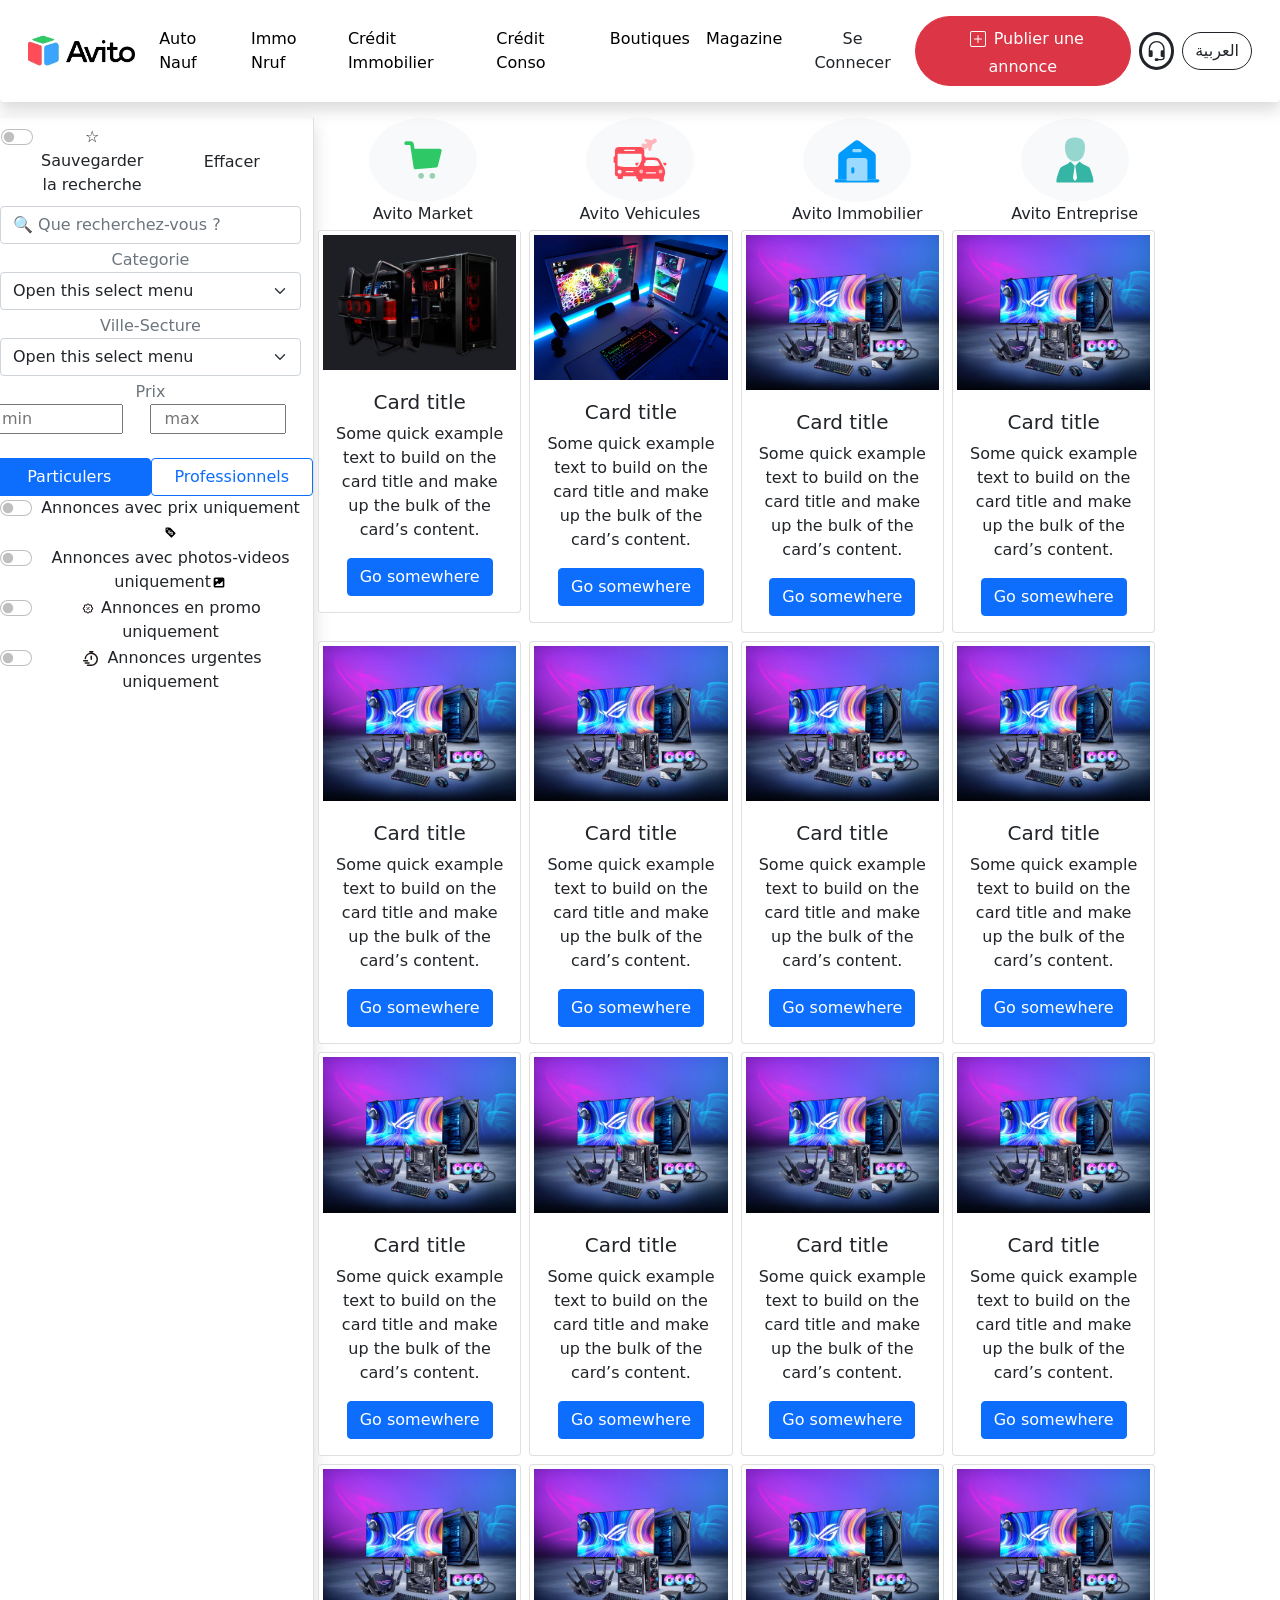
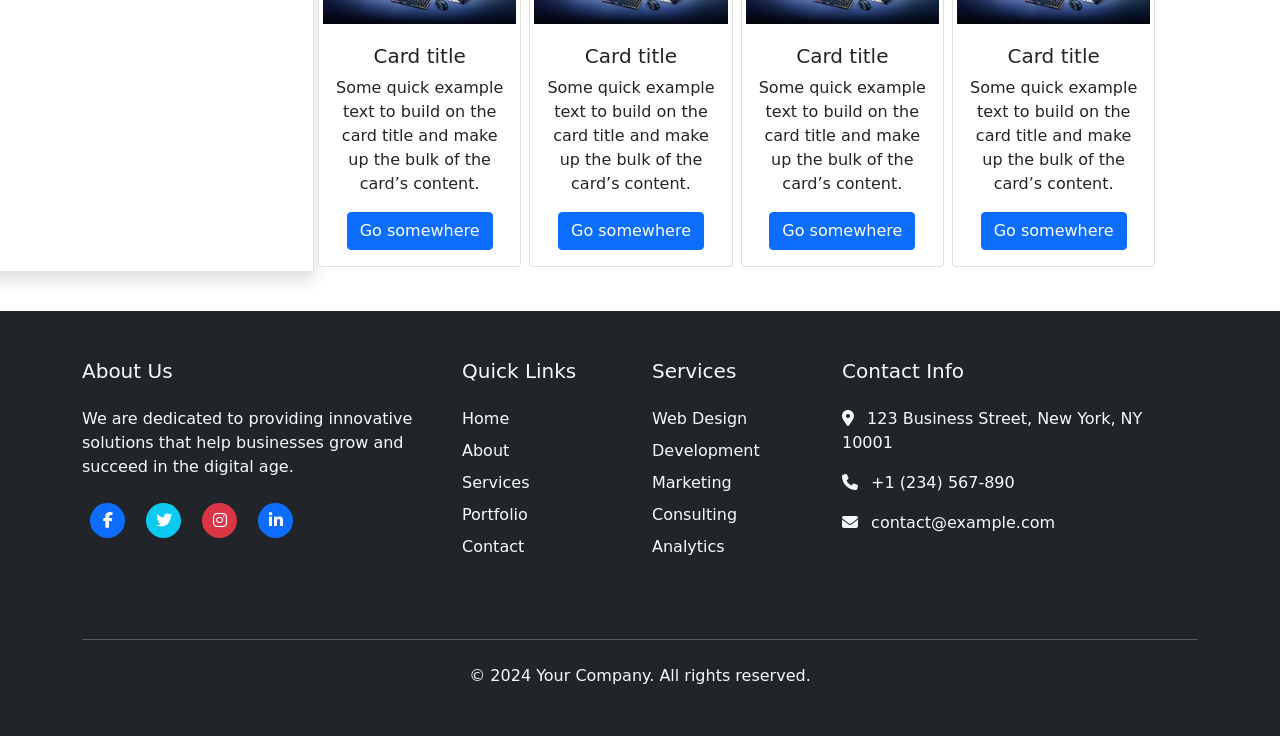
==== commit 8454b270: "update" ====
--- a/index.html
+++ b/index.html
@@ -98,7 +98,7 @@
             </div>
         </div>
     </nav>
-    <div class="text-center">
+    <div class="text-center pb-3">
         <div class="row">
             <div class="col-sm-12 col-lg-3 border-end shadow">
                 <form>
@@ -467,10 +467,9 @@
             </div>
         </div>
     </div>
-    <footer class="bg-dark text-light py-5">
+    <footer class="bg-dark text-light py-5 mt-4 ">
         <div class="container">
             <div class="row g-4">
-                <!-- Company Info -->
                 <div class="col-lg-4 col-md-6">
                     <h5 class="mb-4">About Us</h5>
                     <p class="mb-4">We are dedicated to providing innovative solutions that help businesses grow and
@@ -483,8 +482,6 @@
                         <a href="#" class="social-icon bg-primary"><i class="fab fa-linkedin-in"></i></a>
                     </div>
                 </div>
-
-                <!-- Quick Links -->
                 <div class="col-lg-2 col-md-6">
                     <h5 class="mb-4">Quick Links</h5>
                     <ul class="list-unstyled">
@@ -495,8 +492,6 @@
                         <li class="mb-2"><a href="#" class="footer-link">Contact</a></li>
                     </ul>
                 </div>
-
-                <!-- Services -->
                 <div class="col-lg-2 col-md-6">
                     <h5 class="mb-4">Services</h5>
                     <ul class="list-unstyled">
@@ -507,8 +502,6 @@
                         <li class="mb-2"><a href="#" class="footer-link">Analytics</a></li>
                     </ul>
                 </div>
-
-                <!-- Contact Info -->
                 <div class="col-lg-4 col-md-6">
                     <h5 class="mb-4">Contact Info</h5>
                     <ul class="list-unstyled">
@@ -527,8 +520,6 @@
                     </ul>
                 </div>
             </div>
-
-            <!-- Copyright -->
             <div class="row mt-5">
                 <div class="col-12">
                     <hr class="mb-4">
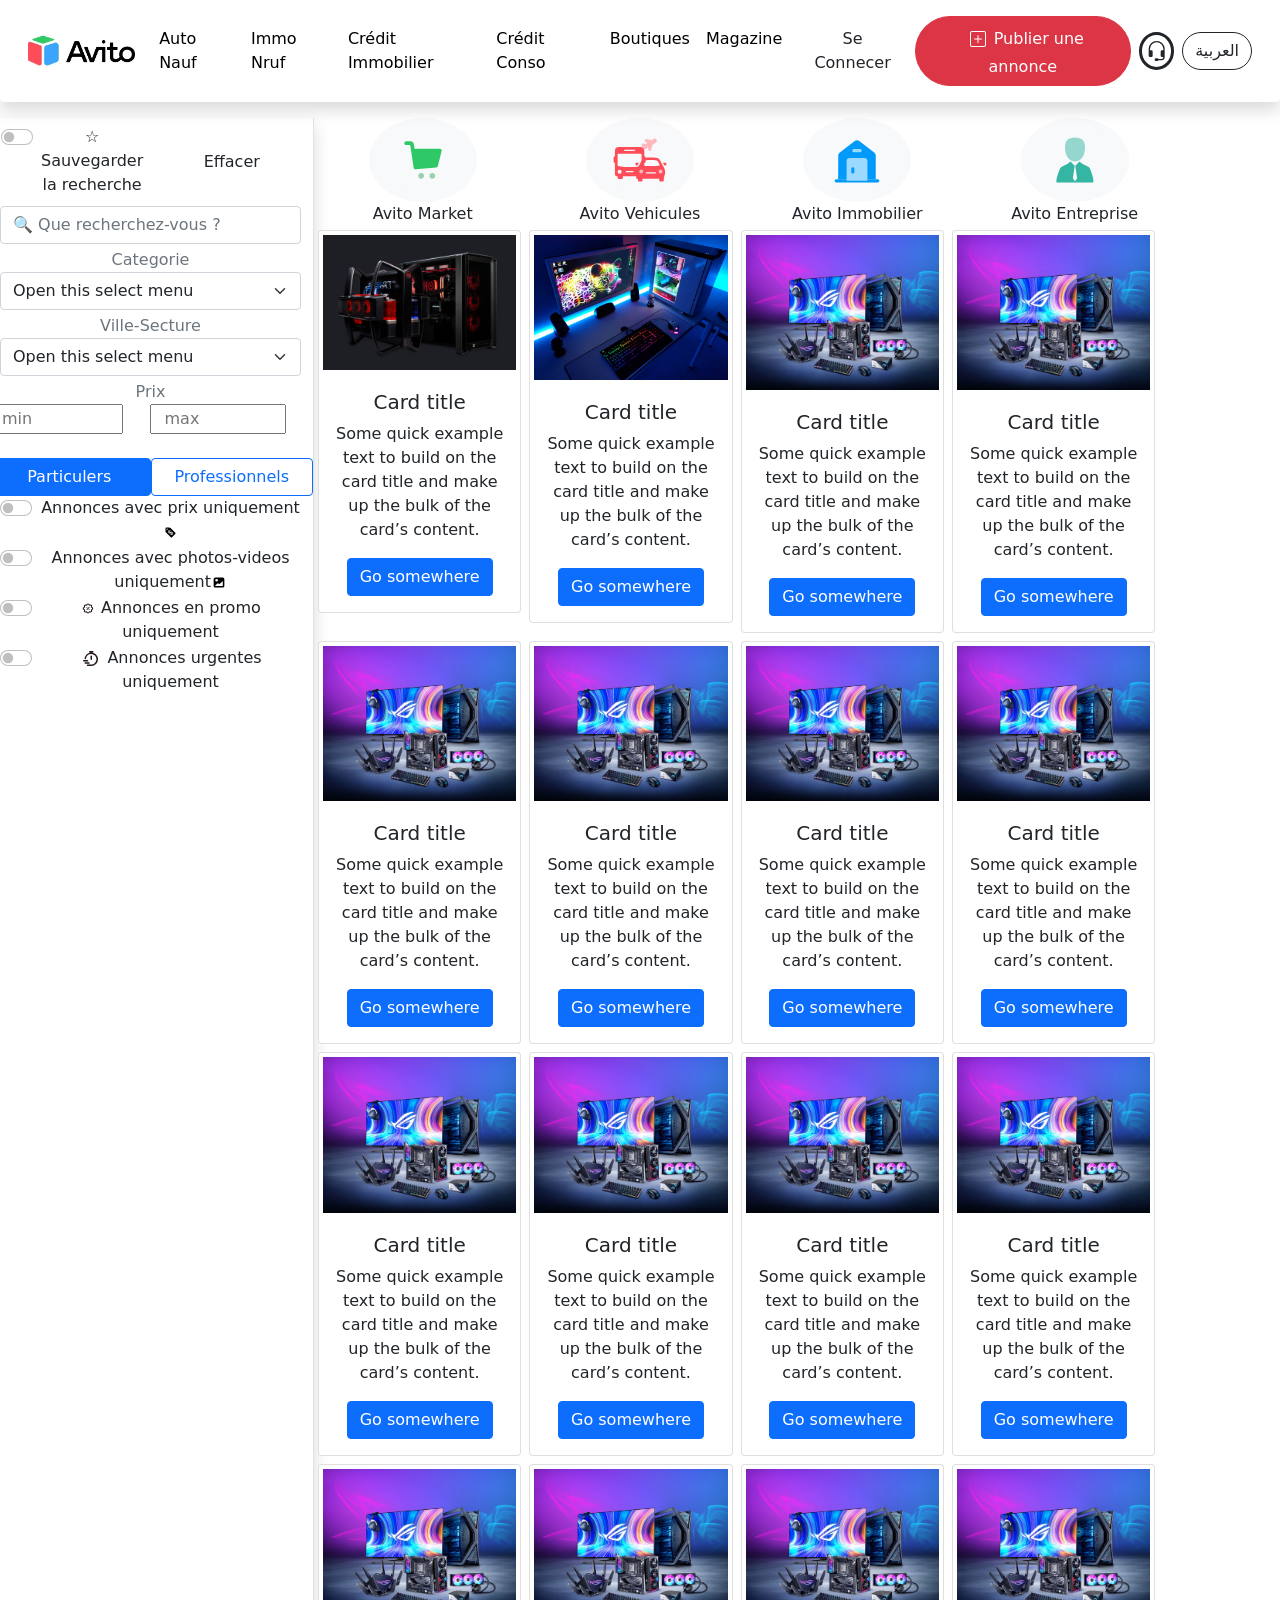
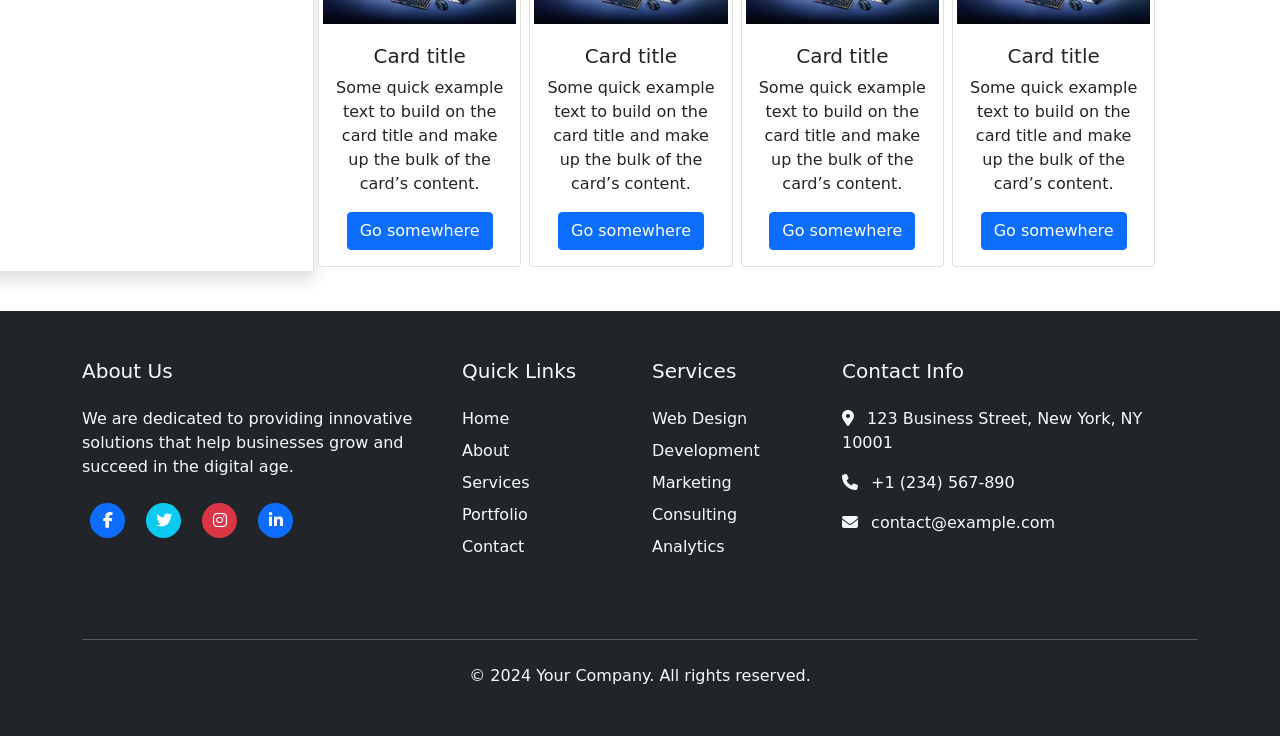
==== commit b15a39e6: "update" ====
--- a/index.html
+++ b/index.html
@@ -42,7 +42,7 @@
 </head>
 
 <body>
-    <nav class="navbar navbar-expand-xl shadow p-3 mb-3 rounded">
+    <nav class="navbar navbar-expand-xl shadow p-3 mb-3 rounded sticky-top" style="background-color: white;">
         <div class="container-fluid ">
             <a class="navbar-brand " href="#"><img src="images/avito.webp" alt="logo" style="height: 50px;">
             </a>
